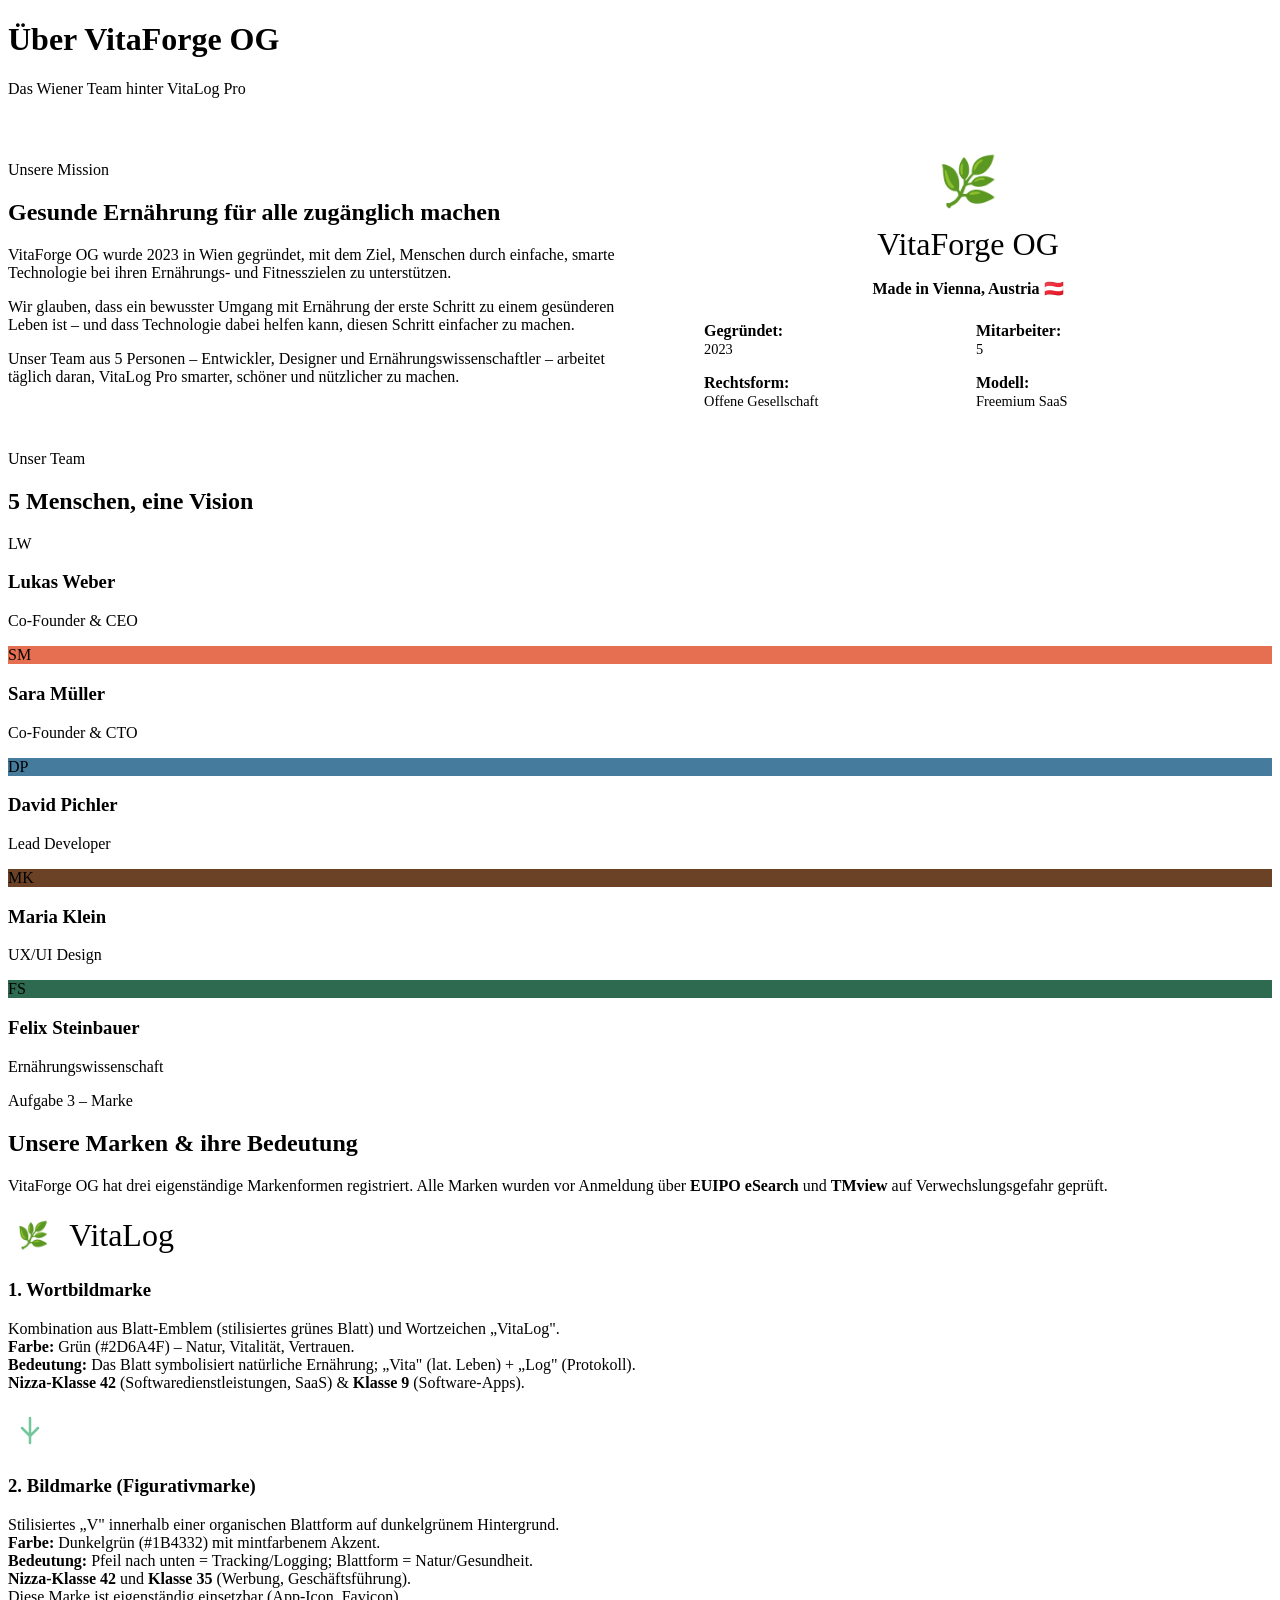
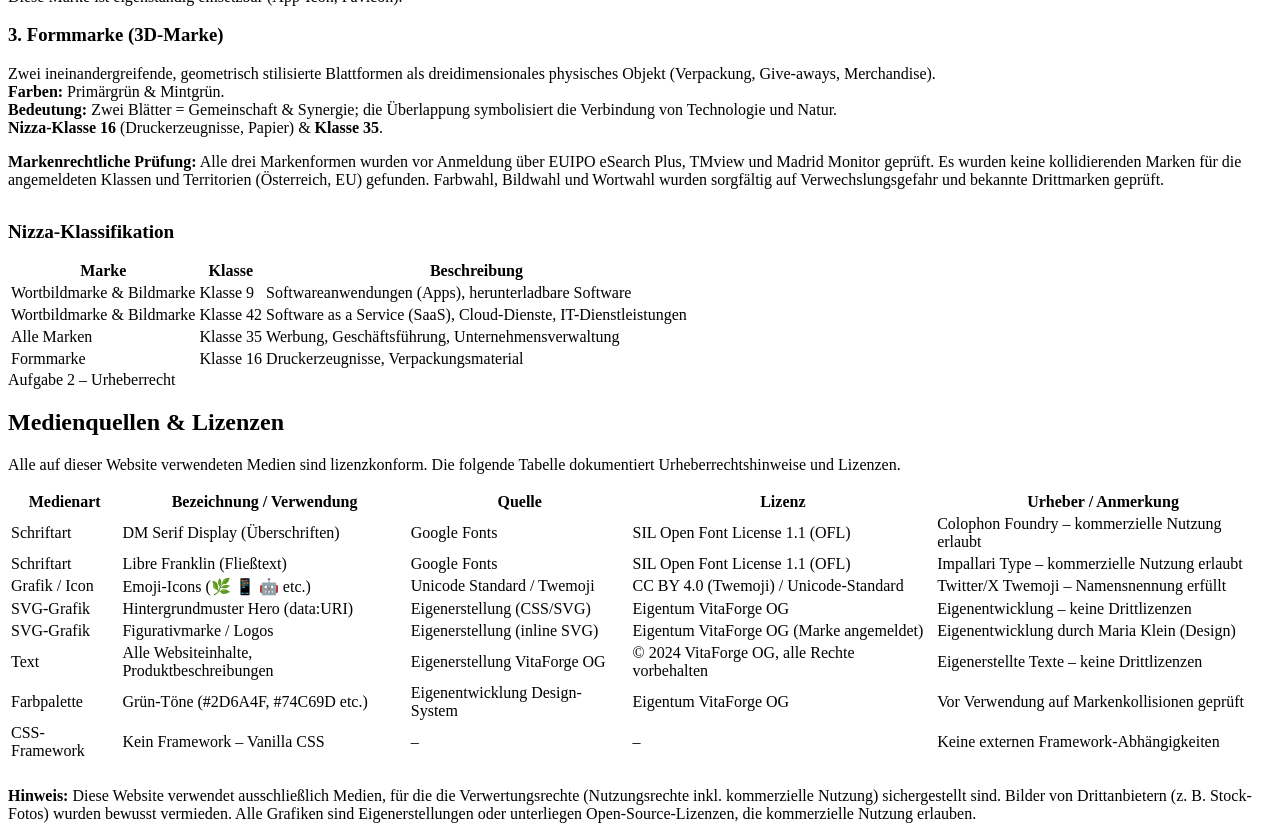
==== about.html @ e565c787 "initialise" ====
<!DOCTYPE html>
<html lang="de">
<head>
  <meta charset="UTF-8">
  <meta name="viewport" content="width=device-width, initial-scale=1.0">
  <meta name="description" content="Über VitaForge OG – Das Wiener Start-Up hinter VitaLog Pro. Team, Mission und unsere Marken.">
  <title>Über uns – VitaForge OG | VitaLog Pro</title>
  <link rel="stylesheet" href="css/style.css">
</head>
<body>
  <div id="nav-placeholder"></div>

  <main id="main-content">
    <header class="page-header">
      <div class="container">
        <h1>Über VitaForge OG</h1>
        <p>Das Wiener Team hinter VitaLog Pro</p>
      </div>
    </header>

    <!-- MISSION -->
    <section aria-labelledby="mission-heading">
      <div class="container">
        <div style="display:grid;grid-template-columns:1fr 1fr;gap:3rem;align-items:center;">
          <div>
            <span class="section-label">Unsere Mission</span>
            <h2 class="section-title" id="mission-heading">Gesunde Ernährung für alle zugänglich machen</h2>
            <p style="color:var(--clr-muted);margin-bottom:1rem;">
              VitaForge OG wurde 2023 in Wien gegründet, mit dem Ziel, Menschen durch einfache, smarte
              Technologie bei ihren Ernährungs- und Fitnesszielen zu unterstützen.
            </p>
            <p style="color:var(--clr-muted);margin-bottom:1rem;">
              Wir glauben, dass ein bewusster Umgang mit Ernährung der erste Schritt zu einem gesünderen
              Leben ist – und dass Technologie dabei helfen kann, diesen Schritt einfacher zu machen.
            </p>
            <p style="color:var(--clr-muted);">
              Unser Team aus 5 Personen – Entwickler, Designer und Ernährungswissenschaftler – arbeitet
              täglich daran, VitaLog Pro smarter, schöner und nützlicher zu machen.
            </p>
          </div>
          <div style="background:var(--clr-accent2);border-radius:var(--radius-lg);padding:2.5rem;text-align:center;">
            <div style="font-size:3rem;margin-bottom:1rem;" aria-hidden="true">🌿</div>
            <div style="font-family:var(--ff-display);font-size:2rem;color:var(--clr-primary-d);margin-bottom:.5rem;">VitaForge OG</div>
            <p style="color:var(--clr-primary);font-weight:600;">Made in Vienna, Austria 🇦🇹</p>
            <div style="display:grid;grid-template-columns:1fr 1fr;gap:1rem;margin-top:1.5rem;text-align:left;">
              <div><span style="font-weight:700;color:var(--clr-primary);">Gegründet:</span><br><span style="font-size:.9rem;color:var(--clr-muted);">2023</span></div>
              <div><span style="font-weight:700;color:var(--clr-primary);">Mitarbeiter:</span><br><span style="font-size:.9rem;color:var(--clr-muted);">5</span></div>
              <div><span style="font-weight:700;color:var(--clr-primary);">Rechtsform:</span><br><span style="font-size:.9rem;color:var(--clr-muted);">Offene Gesellschaft</span></div>
              <div><span style="font-weight:700;color:var(--clr-primary);">Modell:</span><br><span style="font-size:.9rem;color:var(--clr-muted);">Freemium SaaS</span></div>
            </div>
          </div>
        </div>
      </div>
    </section>

    <!-- TEAM -->
    <section style="background:var(--clr-accent2);" aria-labelledby="team-heading">
      <div class="container">
        <div class="section-head centered">
          <span class="section-label">Unser Team</span>
          <h2 class="section-title" id="team-heading">5 Menschen, eine Vision</h2>
        </div>
        <div class="team-grid">
          <article class="team-card">
            <div class="team-avatar" style="background:var(--clr-primary);" aria-hidden="true">LW</div>
            <h3>Lukas Weber</h3>
            <p>Co-Founder &amp; CEO</p>
          </article>
          <article class="team-card">
            <div class="team-avatar" style="background:#E76F51;" aria-hidden="true">SM</div>
            <h3>Sara Müller</h3>
            <p>Co-Founder &amp; CTO</p>
          </article>
          <article class="team-card">
            <div class="team-avatar" style="background:#457B9D;" aria-hidden="true">DP</div>
            <h3>David Pichler</h3>
            <p>Lead Developer</p>
          </article>
          <article class="team-card">
            <div class="team-avatar" style="background:#6B4226;" aria-hidden="true">MK</div>
            <h3>Maria Klein</h3>
            <p>UX/UI Design</p>
          </article>
          <article class="team-card">
            <div class="team-avatar" style="background:#2D6A4F;" aria-hidden="true">FS</div>
            <h3>Felix Steinbauer</h3>
            <p>Ernährungswissenschaft</p>
          </article>
        </div>
      </div>
    </section>

    <!-- MARKEN (Aufgabe 3) -->
    <section aria-labelledby="marken-heading">
      <div class="container">
        <div class="section-head">
          <span class="section-label">Aufgabe 3 – Marke</span>
          <h2 class="section-title" id="marken-heading">Unsere Marken &amp; ihre Bedeutung</h2>
          <p class="section-intro">
            VitaForge OG hat drei eigenständige Markenformen registriert. Alle Marken wurden vor
            Anmeldung über <strong>EUIPO eSearch</strong> und <strong>TMview</strong> auf
            Verwechslungsgefahr geprüft.
          </p>
        </div>

        <div class="brand-marks">
          <!-- 1. Wortbildmarke -->
          <article class="brand-card">
            <div class="brand-preview">
              <div style="display:flex;align-items:center;gap:.7rem;">
                <div style="width:50px;height:50px;background:var(--clr-primary);border-radius:12px;display:grid;place-items:center;font-size:1.6rem;" aria-hidden="true">🌿</div>
                <span style="font-family:var(--ff-display);font-size:2rem;color:var(--clr-primary);">VitaLog</span>
              </div>
            </div>
            <h3>1. Wortbildmarke</h3>
            <p>Kombination aus Blatt-Emblem (stilisiertes grünes Blatt) und Wortzeichen „VitaLog".<br>
              <strong>Farbe:</strong> Grün (#2D6A4F) – Natur, Vitalität, Vertrauen.<br>
              <strong>Bedeutung:</strong> Das Blatt symbolisiert natürliche Ernährung; „Vita" (lat. Leben) + „Log" (Protokoll).<br>
              <strong>Nizza-Klasse 42</strong> (Softwaredienstleistungen, SaaS) &amp;
              <strong>Klasse 9</strong> (Software-Apps).
            </p>
          </article>

          <!-- 2. Bildmarke (Figurativmarke) -->
          <article class="brand-card">
            <div class="brand-preview">
              <div class="figurative-mark" aria-label="Stilisiertes V-Blatt-Logo">
                <svg width="44" height="44" viewBox="0 0 44 44" aria-hidden="true" focusable="false">
                  <path d="M22 4 C10 4 6 16 6 26 C6 34 12 40 22 40 C32 40 38 34 38 26 C38 16 34 4 22 4Z" fill="none" stroke="white" stroke-width="2.5"/>
                  <path d="M22 10 L22 35 M14 20 L22 28 L30 20" stroke="#74C69D" stroke-width="2.5" stroke-linecap="round" stroke-linejoin="round" fill="none"/>
                </svg>
              </div>
            </div>
            <h3>2. Bildmarke (Figurativmarke)</h3>
            <p>Stilisiertes „V" innerhalb einer organischen Blattform auf dunkelgrünem Hintergrund.<br>
              <strong>Farbe:</strong> Dunkelgrün (#1B4332) mit mintfarbenem Akzent.<br>
              <strong>Bedeutung:</strong> Pfeil nach unten = Tracking/Logging; Blattform = Natur/Gesundheit.<br>
              <strong>Nizza-Klasse 42</strong> und <strong>Klasse 35</strong> (Werbung, Geschäftsführung).<br>
              Diese Marke ist eigenständig einsetzbar (App-Icon, Favicon).
            </p>
          </article>

          <!-- 3. Formmarke (dreidimensionale Marke) -->
          <article class="brand-card">
            <div class="brand-preview">
              <div class="shape-mark" aria-label="Zwei überlappende geometrische Blatt-Formen">
                <div class="leaf-shape"></div>
                <div class="leaf-shape-2" style="margin-left:-12px;"></div>
              </div>
            </div>
            <h3>3. Formmarke (3D-Marke)</h3>
            <p>Zwei ineinandergreifende, geometrisch stilisierte Blattformen als dreidimensionales
              physisches Objekt (Verpackung, Give-aways, Merchandise).<br>
              <strong>Farben:</strong> Primärgrün &amp; Mintgrün.<br>
              <strong>Bedeutung:</strong> Zwei Blätter = Gemeinschaft &amp; Synergie; die Überlappung
              symbolisiert die Verbindung von Technologie und Natur.<br>
              <strong>Nizza-Klasse 16</strong> (Druckerzeugnisse, Papier) &amp;
              <strong>Klasse 35</strong>.
            </p>
          </article>
        </div>

        <div class="alert-box">
          <strong>Markenrechtliche Prüfung:</strong> Alle drei Markenformen wurden vor Anmeldung über
          EUIPO eSearch Plus, TMview und Madrid Monitor geprüft. Es wurden keine kollidierenden
          Marken für die angemeldeten Klassen und Territorien (Österreich, EU) gefunden.
          Farbwahl, Bildwahl und Wortwahl wurden sorgfältig auf Verwechslungsgefahr und bekannte
          Drittmarken geprüft.
        </div>

        <!-- Nizza-Klassen Übersicht -->
        <h3 style="font-size:1.2rem;margin:2rem 0 1rem;color:var(--clr-primary-d);">Nizza-Klassifikation</h3>
        <div style="overflow-x:auto;">
          <table class="media-table" aria-label="Nizza-Klassifikation der Marken">
            <thead>
              <tr>
                <th scope="col">Marke</th>
                <th scope="col">Klasse</th>
                <th scope="col">Beschreibung</th>
              </tr>
            </thead>
            <tbody>
              <tr><td>Wortbildmarke &amp; Bildmarke</td><td>Klasse 9</td><td>Softwareanwendungen (Apps), herunterladbare Software</td></tr>
              <tr><td>Wortbildmarke &amp; Bildmarke</td><td>Klasse 42</td><td>Software as a Service (SaaS), Cloud-Dienste, IT-Dienstleistungen</td></tr>
              <tr><td>Alle Marken</td><td>Klasse 35</td><td>Werbung, Geschäftsführung, Unternehmensverwaltung</td></tr>
              <tr><td>Formmarke</td><td>Klasse 16</td><td>Druckerzeugnisse, Verpackungsmaterial</td></tr>
            </tbody>
          </table>
        </div>
      </div>
    </section>

    <!-- MEDIEN / URHEBERRECHT (Aufgabe 2) -->
    <section style="background:var(--clr-bg);" aria-labelledby="media-heading">
      <div class="container">
        <div class="section-head">
          <span class="section-label">Aufgabe 2 – Urheberrecht</span>
          <h2 class="section-title" id="media-heading">Medienquellen &amp; Lizenzen</h2>
          <p class="section-intro">
            Alle auf dieser Website verwendeten Medien sind lizenzkonform. Die folgende Tabelle
            dokumentiert Urheberrechtshinweise und Lizenzen.
          </p>
        </div>
        <div style="overflow-x:auto;">
          <table class="media-table" aria-label="Urheberrechts- und Lizenzübersicht aller verwendeten Medien">
            <thead>
              <tr>
                <th scope="col">Medienart</th>
                <th scope="col">Bezeichnung / Verwendung</th>
                <th scope="col">Quelle</th>
                <th scope="col">Lizenz</th>
                <th scope="col">Urheber / Anmerkung</th>
              </tr>
            </thead>
            <tbody>
              <tr>
                <td>Schriftart</td>
                <td>DM Serif Display (Überschriften)</td>
                <td>Google Fonts</td>
                <td>SIL Open Font License 1.1 (OFL)</td>
                <td>Colophon Foundry – kommerzielle Nutzung erlaubt</td>
              </tr>
              <tr>
                <td>Schriftart</td>
                <td>Libre Franklin (Fließtext)</td>
                <td>Google Fonts</td>
                <td>SIL Open Font License 1.1 (OFL)</td>
                <td>Impallari Type – kommerzielle Nutzung erlaubt</td>
              </tr>
              <tr>
                <td>Grafik / Icon</td>
                <td>Emoji-Icons (🌿 📱 🤖 etc.)</td>
                <td>Unicode Standard / Twemoji</td>
                <td>CC BY 4.0 (Twemoji) / Unicode-Standard</td>
                <td>Twitter/X Twemoji – Namensnennung erfüllt</td>
              </tr>
              <tr>
                <td>SVG-Grafik</td>
                <td>Hintergrundmuster Hero (data:URI)</td>
                <td>Eigenerstellung (CSS/SVG)</td>
                <td>Eigentum VitaForge OG</td>
                <td>Eigenentwicklung – keine Drittlizenzen</td>
              </tr>
              <tr>
                <td>SVG-Grafik</td>
                <td>Figurativmarke / Logos</td>
                <td>Eigenerstellung (inline SVG)</td>
                <td>Eigentum VitaForge OG (Marke angemeldet)</td>
                <td>Eigenentwicklung durch Maria Klein (Design)</td>
              </tr>
              <tr>
                <td>Text</td>
                <td>Alle Websiteinhalte, Produktbeschreibungen</td>
                <td>Eigenerstellung VitaForge OG</td>
                <td>© 2024 VitaForge OG, alle Rechte vorbehalten</td>
                <td>Eigenerstellte Texte – keine Drittlizenzen</td>
              </tr>
              <tr>
                <td>Farbpalette</td>
                <td>Grün-Töne (#2D6A4F, #74C69D etc.)</td>
                <td>Eigenentwicklung Design-System</td>
                <td>Eigentum VitaForge OG</td>
                <td>Vor Verwendung auf Markenkollisionen geprüft</td>
              </tr>
              <tr>
                <td>CSS-Framework</td>
                <td>Kein Framework – Vanilla CSS</td>
                <td>–</td>
                <td>–</td>
                <td>Keine externen Framework-Abhängigkeiten</td>
              </tr>
            </tbody>
          </table>
        </div>
        <div class="alert-box" style="margin-top:1.5rem;">
          <strong>Hinweis:</strong> Diese Website verwendet ausschließlich Medien, für die die Verwertungsrechte
          (Nutzungsrechte inkl. kommerzielle Nutzung) sichergestellt sind. Bilder von Drittanbietern
          (z. B. Stock-Fotos) wurden bewusst vermieden. Alle Grafiken sind Eigenerstellungen oder
          unterliegen Open-Source-Lizenzen, die kommerzielle Nutzung erlauben.
        </div>
      </div>
    </section>
  </main>

  <div id="footer-placeholder"></div>
  <div id="cookie-placeholder"></div>

  <script src="js/components.js"></script>
  <script>
    document.getElementById('nav-placeholder').innerHTML = VL.nav('about');
    document.getElementById('footer-placeholder').innerHTML = VL.footer();
    document.getElementById('cookie-placeholder').innerHTML = VL.cookie();
  </script>
  <script src="js/main.js"></script>
</body>
</html>
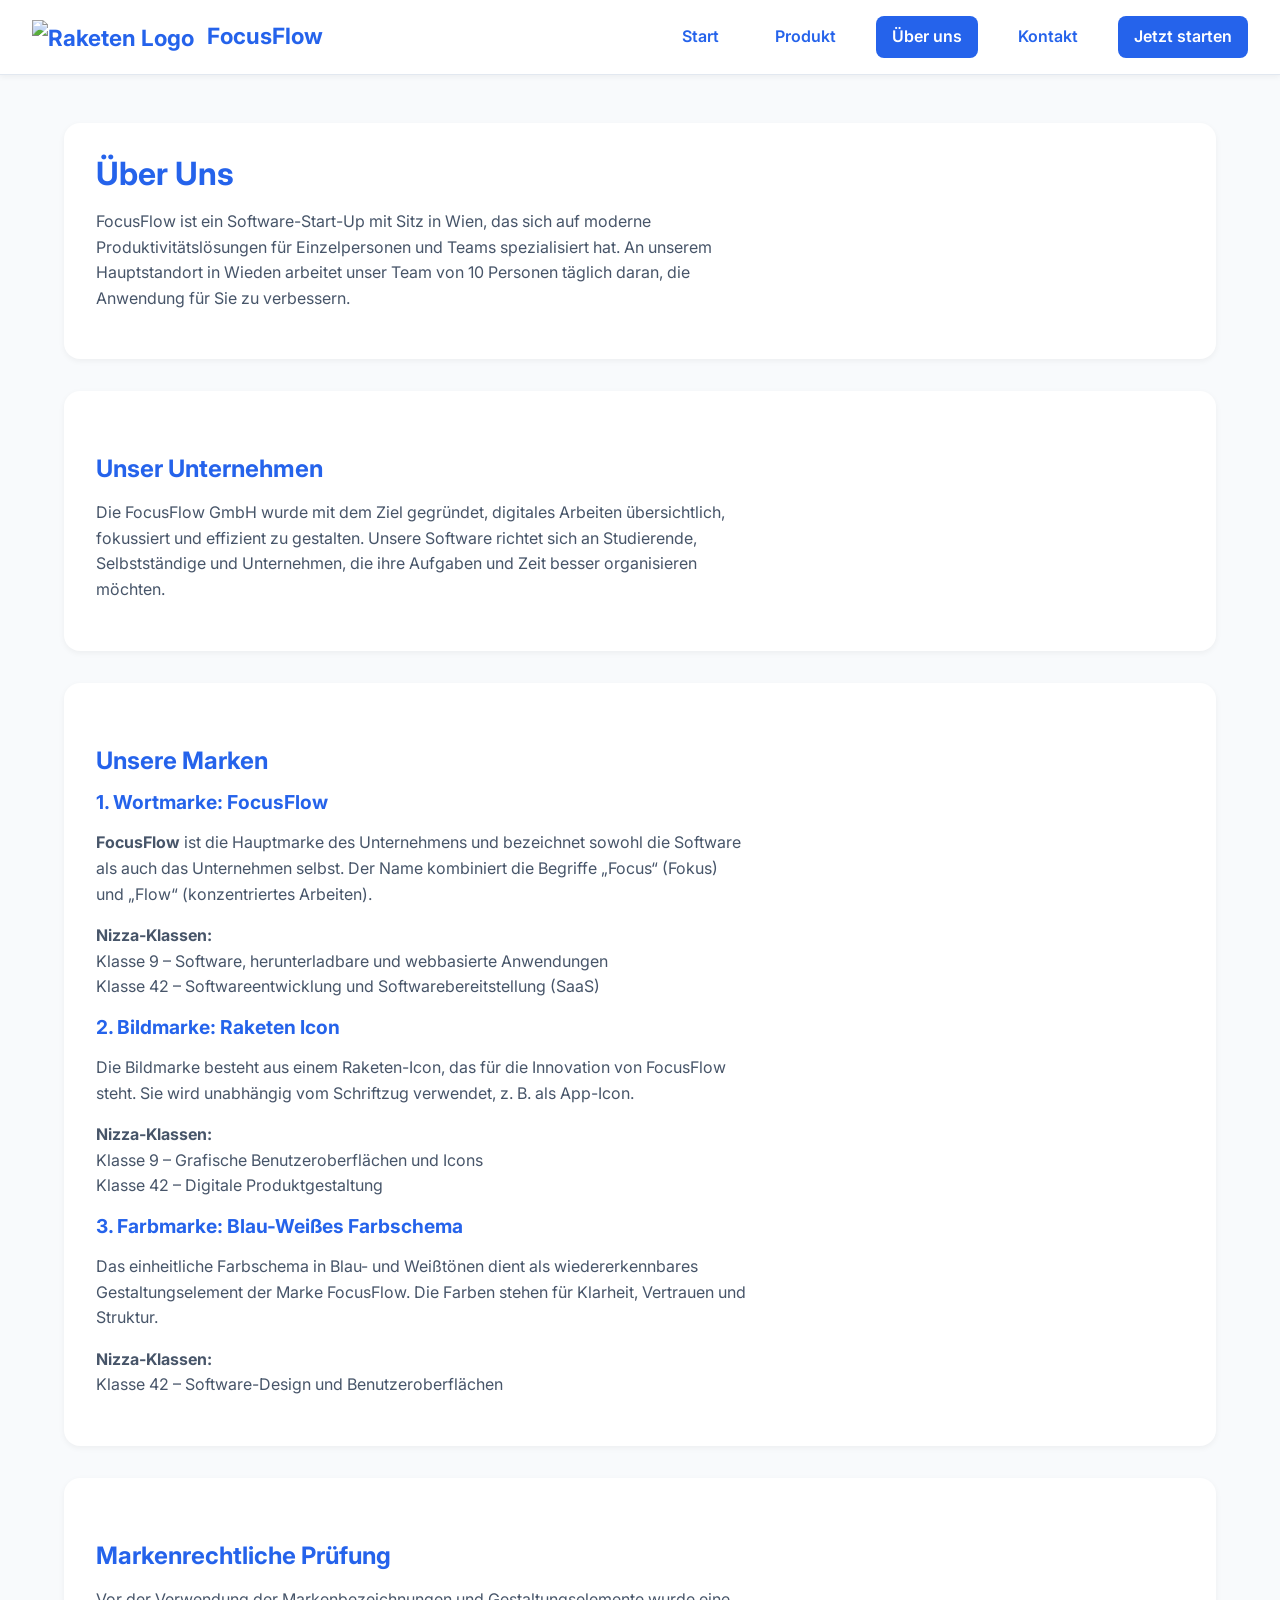
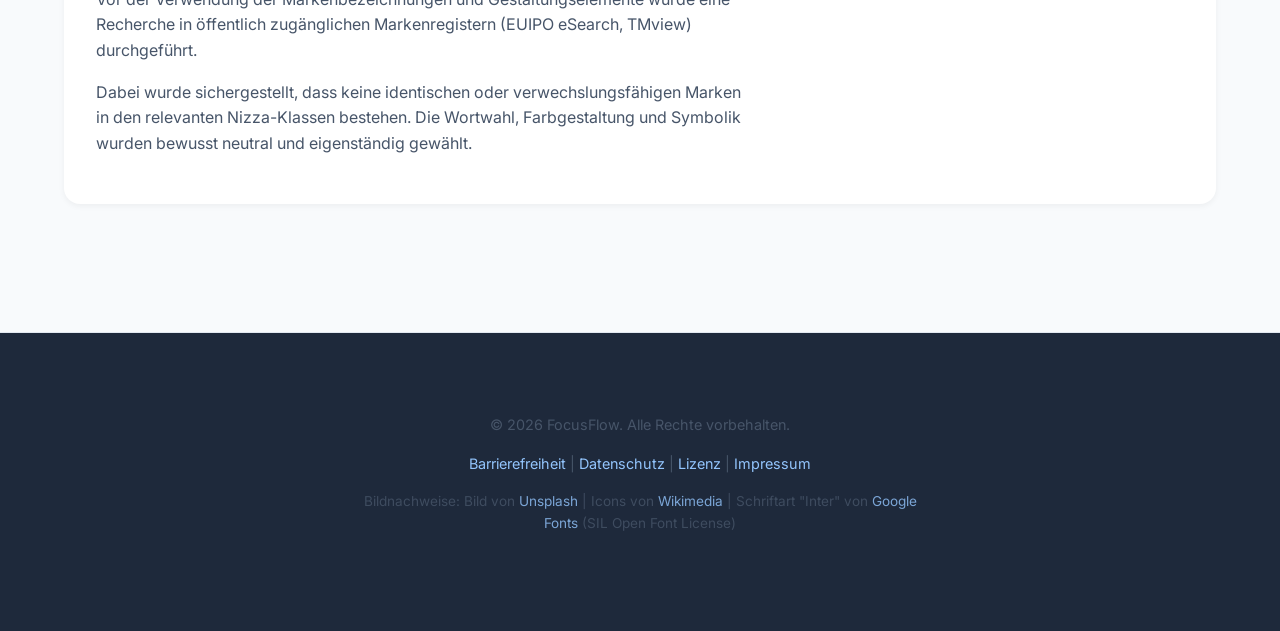
==== commit 4cbb1333: "no js :(" ====
--- a/about.html
+++ b/about.html
@@ -1,296 +1,130 @@
 <!DOCTYPE html>
 <html lang="de">
+
 <head>
-  <meta charset="UTF-8">
-  <meta name="viewport" content="width=device-width, initial-scale=1.0">
-  <meta name="description" content="Über VitaForge OG – Das Wiener Start-Up hinter VitaLog Pro. Team, Mission und unsere Marken.">
-  <title>Über uns – VitaForge OG | VitaLog Pro</title>
-  <link rel="stylesheet" href="css/style.css">
+    <meta charset="UTF-8">
+    <meta name="viewport" content="width=device-width, initial-scale=1.0">
+    <meta name="description" content="Willkommen bei FokusFlow - der innovativen Planungs-Software.">
+    <title>FocusFlow - Über Uns</title>
+    <link rel="preconnect" href="https://fonts.googleapis.com">
+    <link rel="preconnect" href="https://fonts.gstatic.com" crossorigin>
+    <link href="https://fonts.googleapis.com/css2?family=Inter:wght@400;500;600;700&display=swap" rel="stylesheet">
+    <link rel="stylesheet" href="style.css">
 </head>
+
 <body>
-  <div id="nav-placeholder"></div>
 
-  <main id="main-content">
-    <header class="page-header">
-      <div class="container">
-        <h1>Über VitaForge OG</h1>
-        <p>Das Wiener Team hinter VitaLog Pro</p>
-      </div>
-    </header>
+  <header class="site-header">
+    <div class="logo">
+      <a href="index.html">
+        <img src="https://cdn-icons-png.flaticon.com/512/10450/10450953.png" alt="Raketen Logo"
+          style="height: 40px; width: auto; vertical-align: middle; margin-right: 8px;">
+        FocusFlow
+      </a>
+    </div>
+    <nav aria-label="Hauptnavigation">
+      <a href="index.html">Start</a>
+      <a href="produkt.html">Produkt</a>
+      <a href="about.html" class="active">Über uns</a>
+      <a href="kontakt.html">Kontakt</a>
+      <a href="anmelden.html" class="starten">Jetzt starten</a>
+    </nav>
+  </header>
 
-    <!-- MISSION -->
-    <section aria-labelledby="mission-heading">
-      <div class="container">
-        <div style="display:grid;grid-template-columns:1fr 1fr;gap:3rem;align-items:center;">
-          <div>
-            <span class="section-label">Unsere Mission</span>
-            <h2 class="section-title" id="mission-heading">Gesunde Ernährung für alle zugänglich machen</h2>
-            <p style="color:var(--clr-muted);margin-bottom:1rem;">
-              VitaForge OG wurde 2023 in Wien gegründet, mit dem Ziel, Menschen durch einfache, smarte
-              Technologie bei ihren Ernährungs- und Fitnesszielen zu unterstützen.
-            </p>
-            <p style="color:var(--clr-muted);margin-bottom:1rem;">
-              Wir glauben, dass ein bewusster Umgang mit Ernährung der erste Schritt zu einem gesünderen
-              Leben ist – und dass Technologie dabei helfen kann, diesen Schritt einfacher zu machen.
-            </p>
-            <p style="color:var(--clr-muted);">
-              Unser Team aus 5 Personen – Entwickler, Designer und Ernährungswissenschaftler – arbeitet
-              täglich daran, VitaLog Pro smarter, schöner und nützlicher zu machen.
-            </p>
-          </div>
-          <div style="background:var(--clr-accent2);border-radius:var(--radius-lg);padding:2.5rem;text-align:center;">
-            <div style="font-size:3rem;margin-bottom:1rem;" aria-hidden="true">🌿</div>
-            <div style="font-family:var(--ff-display);font-size:2rem;color:var(--clr-primary-d);margin-bottom:.5rem;">VitaForge OG</div>
-            <p style="color:var(--clr-primary);font-weight:600;">Made in Vienna, Austria 🇦🇹</p>
-            <div style="display:grid;grid-template-columns:1fr 1fr;gap:1rem;margin-top:1.5rem;text-align:left;">
-              <div><span style="font-weight:700;color:var(--clr-primary);">Gegründet:</span><br><span style="font-size:.9rem;color:var(--clr-muted);">2023</span></div>
-              <div><span style="font-weight:700;color:var(--clr-primary);">Mitarbeiter:</span><br><span style="font-size:.9rem;color:var(--clr-muted);">5</span></div>
-              <div><span style="font-weight:700;color:var(--clr-primary);">Rechtsform:</span><br><span style="font-size:.9rem;color:var(--clr-muted);">Offene Gesellschaft</span></div>
-              <div><span style="font-weight:700;color:var(--clr-primary);">Modell:</span><br><span style="font-size:.9rem;color:var(--clr-muted);">Freemium SaaS</span></div>
-            </div>
-          </div>
-        </div>
-      </div>
+  <main class="container">
+    <section class="card">
+      <h1>Über Uns</h1>
+
+      <p>
+        FocusFlow ist ein Software-Start-Up mit Sitz in Wien, das sich auf
+        moderne Produktivitätslösungen für Einzelpersonen und Teams
+        spezialisiert hat. An unserem Hauptstandort in Wieden arbeitet unser Team von 10 Personen täglich daran, die
+        Anwendung für Sie zu verbessern.
+      </p>
     </section>
 
-    <!-- TEAM -->
-    <section style="background:var(--clr-accent2);" aria-labelledby="team-heading">
-      <div class="container">
-        <div class="section-head centered">
-          <span class="section-label">Unser Team</span>
-          <h2 class="section-title" id="team-heading">5 Menschen, eine Vision</h2>
-        </div>
-        <div class="team-grid">
-          <article class="team-card">
-            <div class="team-avatar" style="background:var(--clr-primary);" aria-hidden="true">LW</div>
-            <h3>Lukas Weber</h3>
-            <p>Co-Founder &amp; CEO</p>
-          </article>
-          <article class="team-card">
-            <div class="team-avatar" style="background:#E76F51;" aria-hidden="true">SM</div>
-            <h3>Sara Müller</h3>
-            <p>Co-Founder &amp; CTO</p>
-          </article>
-          <article class="team-card">
-            <div class="team-avatar" style="background:#457B9D;" aria-hidden="true">DP</div>
-            <h3>David Pichler</h3>
-            <p>Lead Developer</p>
-          </article>
-          <article class="team-card">
-            <div class="team-avatar" style="background:#6B4226;" aria-hidden="true">MK</div>
-            <h3>Maria Klein</h3>
-            <p>UX/UI Design</p>
-          </article>
-          <article class="team-card">
-            <div class="team-avatar" style="background:#2D6A4F;" aria-hidden="true">FS</div>
-            <h3>Felix Steinbauer</h3>
-            <p>Ernährungswissenschaft</p>
-          </article>
-        </div>
-      </div>
+    <section class="card">
+      <h2>Unser Unternehmen</h2>
+      <p>
+        Die FocusFlow GmbH wurde mit dem Ziel gegründet, digitales Arbeiten
+        übersichtlich, fokussiert und effizient zu gestalten. Unsere Software
+        richtet sich an Studierende, Selbstständige und Unternehmen, die ihre
+        Aufgaben und Zeit besser organisieren möchten.
+      </p>
     </section>
 
-    <!-- MARKEN (Aufgabe 3) -->
-    <section aria-labelledby="marken-heading">
-      <div class="container">
-        <div class="section-head">
-          <span class="section-label">Aufgabe 3 – Marke</span>
-          <h2 class="section-title" id="marken-heading">Unsere Marken &amp; ihre Bedeutung</h2>
-          <p class="section-intro">
-            VitaForge OG hat drei eigenständige Markenformen registriert. Alle Marken wurden vor
-            Anmeldung über <strong>EUIPO eSearch</strong> und <strong>TMview</strong> auf
-            Verwechslungsgefahr geprüft.
-          </p>
-        </div>
+    <section class="card">
+      <h2>Unsere Marken</h2>
 
-        <div class="brand-marks">
-          <!-- 1. Wortbildmarke -->
-          <article class="brand-card">
-            <div class="brand-preview">
-              <div style="display:flex;align-items:center;gap:.7rem;">
-                <div style="width:50px;height:50px;background:var(--clr-primary);border-radius:12px;display:grid;place-items:center;font-size:1.6rem;" aria-hidden="true">🌿</div>
-                <span style="font-family:var(--ff-display);font-size:2rem;color:var(--clr-primary);">VitaLog</span>
-              </div>
-            </div>
-            <h3>1. Wortbildmarke</h3>
-            <p>Kombination aus Blatt-Emblem (stilisiertes grünes Blatt) und Wortzeichen „VitaLog".<br>
-              <strong>Farbe:</strong> Grün (#2D6A4F) – Natur, Vitalität, Vertrauen.<br>
-              <strong>Bedeutung:</strong> Das Blatt symbolisiert natürliche Ernährung; „Vita" (lat. Leben) + „Log" (Protokoll).<br>
-              <strong>Nizza-Klasse 42</strong> (Softwaredienstleistungen, SaaS) &amp;
-              <strong>Klasse 9</strong> (Software-Apps).
-            </p>
-          </article>
+      <h3>1. Wortmarke: FocusFlow</h3>
+      <p>
+        <strong>FocusFlow</strong> ist die Hauptmarke des Unternehmens und
+        bezeichnet sowohl die Software als auch das Unternehmen selbst.
+        Der Name kombiniert die Begriffe „Focus“ (Fokus) und „Flow“
+        (konzentriertes Arbeiten).
+      </p>
+      <p>
+        <strong>Nizza-Klassen:</strong><br>
+        Klasse 9 – Software, herunterladbare und webbasierte Anwendungen<br>
+        Klasse 42 – Softwareentwicklung und Softwarebereitstellung (SaaS)
+      </p>
 
-          <!-- 2. Bildmarke (Figurativmarke) -->
-          <article class="brand-card">
-            <div class="brand-preview">
-              <div class="figurative-mark" aria-label="Stilisiertes V-Blatt-Logo">
-                <svg width="44" height="44" viewBox="0 0 44 44" aria-hidden="true" focusable="false">
-                  <path d="M22 4 C10 4 6 16 6 26 C6 34 12 40 22 40 C32 40 38 34 38 26 C38 16 34 4 22 4Z" fill="none" stroke="white" stroke-width="2.5"/>
-                  <path d="M22 10 L22 35 M14 20 L22 28 L30 20" stroke="#74C69D" stroke-width="2.5" stroke-linecap="round" stroke-linejoin="round" fill="none"/>
-                </svg>
-              </div>
-            </div>
-            <h3>2. Bildmarke (Figurativmarke)</h3>
-            <p>Stilisiertes „V" innerhalb einer organischen Blattform auf dunkelgrünem Hintergrund.<br>
-              <strong>Farbe:</strong> Dunkelgrün (#1B4332) mit mintfarbenem Akzent.<br>
-              <strong>Bedeutung:</strong> Pfeil nach unten = Tracking/Logging; Blattform = Natur/Gesundheit.<br>
-              <strong>Nizza-Klasse 42</strong> und <strong>Klasse 35</strong> (Werbung, Geschäftsführung).<br>
-              Diese Marke ist eigenständig einsetzbar (App-Icon, Favicon).
-            </p>
-          </article>
+      <h3>2. Bildmarke: Raketen Icon</h3>
+      <p>
+        Die Bildmarke besteht aus einem Raketen-Icon, das für die Innovation von FocusFlow steht. Sie wird unabhängig vom Schriftzug
+        verwendet, z. B. als App-Icon.
+      </p>
+      <p>
+        <strong>Nizza-Klassen:</strong><br>
+        Klasse 9 – Grafische Benutzeroberflächen und Icons<br>
+        Klasse 42 – Digitale Produktgestaltung
+      </p>
 
-          <!-- 3. Formmarke (dreidimensionale Marke) -->
-          <article class="brand-card">
-            <div class="brand-preview">
-              <div class="shape-mark" aria-label="Zwei überlappende geometrische Blatt-Formen">
-                <div class="leaf-shape"></div>
-                <div class="leaf-shape-2" style="margin-left:-12px;"></div>
-              </div>
-            </div>
-            <h3>3. Formmarke (3D-Marke)</h3>
-            <p>Zwei ineinandergreifende, geometrisch stilisierte Blattformen als dreidimensionales
-              physisches Objekt (Verpackung, Give-aways, Merchandise).<br>
-              <strong>Farben:</strong> Primärgrün &amp; Mintgrün.<br>
-              <strong>Bedeutung:</strong> Zwei Blätter = Gemeinschaft &amp; Synergie; die Überlappung
-              symbolisiert die Verbindung von Technologie und Natur.<br>
-              <strong>Nizza-Klasse 16</strong> (Druckerzeugnisse, Papier) &amp;
-              <strong>Klasse 35</strong>.
-            </p>
-          </article>
-        </div>
-
-        <div class="alert-box">
-          <strong>Markenrechtliche Prüfung:</strong> Alle drei Markenformen wurden vor Anmeldung über
-          EUIPO eSearch Plus, TMview und Madrid Monitor geprüft. Es wurden keine kollidierenden
-          Marken für die angemeldeten Klassen und Territorien (Österreich, EU) gefunden.
-          Farbwahl, Bildwahl und Wortwahl wurden sorgfältig auf Verwechslungsgefahr und bekannte
-          Drittmarken geprüft.
-        </div>
-
-        <!-- Nizza-Klassen Übersicht -->
-        <h3 style="font-size:1.2rem;margin:2rem 0 1rem;color:var(--clr-primary-d);">Nizza-Klassifikation</h3>
-        <div style="overflow-x:auto;">
-          <table class="media-table" aria-label="Nizza-Klassifikation der Marken">
-            <thead>
-              <tr>
-                <th scope="col">Marke</th>
-                <th scope="col">Klasse</th>
-                <th scope="col">Beschreibung</th>
-              </tr>
-            </thead>
-            <tbody>
-              <tr><td>Wortbildmarke &amp; Bildmarke</td><td>Klasse 9</td><td>Softwareanwendungen (Apps), herunterladbare Software</td></tr>
-              <tr><td>Wortbildmarke &amp; Bildmarke</td><td>Klasse 42</td><td>Software as a Service (SaaS), Cloud-Dienste, IT-Dienstleistungen</td></tr>
-              <tr><td>Alle Marken</td><td>Klasse 35</td><td>Werbung, Geschäftsführung, Unternehmensverwaltung</td></tr>
-              <tr><td>Formmarke</td><td>Klasse 16</td><td>Druckerzeugnisse, Verpackungsmaterial</td></tr>
-            </tbody>
-          </table>
-        </div>
-      </div>
+      <h3>3. Farbmarke: Blau-Weißes Farbschema</h3>
+      <p>
+        Das einheitliche Farbschema in Blau- und Weißtönen dient als
+        wiedererkennbares Gestaltungselement der Marke FocusFlow.
+        Die Farben stehen für Klarheit, Vertrauen und Struktur.
+      </p>
+      <p>
+        <strong>Nizza-Klassen:</strong><br>
+        Klasse 42 – Software-Design und Benutzeroberflächen
+      </p>
     </section>
 
-    <!-- MEDIEN / URHEBERRECHT (Aufgabe 2) -->
-    <section style="background:var(--clr-bg);" aria-labelledby="media-heading">
-      <div class="container">
-        <div class="section-head">
-          <span class="section-label">Aufgabe 2 – Urheberrecht</span>
-          <h2 class="section-title" id="media-heading">Medienquellen &amp; Lizenzen</h2>
-          <p class="section-intro">
-            Alle auf dieser Website verwendeten Medien sind lizenzkonform. Die folgende Tabelle
-            dokumentiert Urheberrechtshinweise und Lizenzen.
-          </p>
-        </div>
-        <div style="overflow-x:auto;">
-          <table class="media-table" aria-label="Urheberrechts- und Lizenzübersicht aller verwendeten Medien">
-            <thead>
-              <tr>
-                <th scope="col">Medienart</th>
-                <th scope="col">Bezeichnung / Verwendung</th>
-                <th scope="col">Quelle</th>
-                <th scope="col">Lizenz</th>
-                <th scope="col">Urheber / Anmerkung</th>
-              </tr>
-            </thead>
-            <tbody>
-              <tr>
-                <td>Schriftart</td>
-                <td>DM Serif Display (Überschriften)</td>
-                <td>Google Fonts</td>
-                <td>SIL Open Font License 1.1 (OFL)</td>
-                <td>Colophon Foundry – kommerzielle Nutzung erlaubt</td>
-              </tr>
-              <tr>
-                <td>Schriftart</td>
-                <td>Libre Franklin (Fließtext)</td>
-                <td>Google Fonts</td>
-                <td>SIL Open Font License 1.1 (OFL)</td>
-                <td>Impallari Type – kommerzielle Nutzung erlaubt</td>
-              </tr>
-              <tr>
-                <td>Grafik / Icon</td>
-                <td>Emoji-Icons (🌿 📱 🤖 etc.)</td>
-                <td>Unicode Standard / Twemoji</td>
-                <td>CC BY 4.0 (Twemoji) / Unicode-Standard</td>
-                <td>Twitter/X Twemoji – Namensnennung erfüllt</td>
-              </tr>
-              <tr>
-                <td>SVG-Grafik</td>
-                <td>Hintergrundmuster Hero (data:URI)</td>
-                <td>Eigenerstellung (CSS/SVG)</td>
-                <td>Eigentum VitaForge OG</td>
-                <td>Eigenentwicklung – keine Drittlizenzen</td>
-              </tr>
-              <tr>
-                <td>SVG-Grafik</td>
-                <td>Figurativmarke / Logos</td>
-                <td>Eigenerstellung (inline SVG)</td>
-                <td>Eigentum VitaForge OG (Marke angemeldet)</td>
-                <td>Eigenentwicklung durch Maria Klein (Design)</td>
-              </tr>
-              <tr>
-                <td>Text</td>
-                <td>Alle Websiteinhalte, Produktbeschreibungen</td>
-                <td>Eigenerstellung VitaForge OG</td>
-                <td>© 2024 VitaForge OG, alle Rechte vorbehalten</td>
-                <td>Eigenerstellte Texte – keine Drittlizenzen</td>
-              </tr>
-              <tr>
-                <td>Farbpalette</td>
-                <td>Grün-Töne (#2D6A4F, #74C69D etc.)</td>
-                <td>Eigenentwicklung Design-System</td>
-                <td>Eigentum VitaForge OG</td>
-                <td>Vor Verwendung auf Markenkollisionen geprüft</td>
-              </tr>
-              <tr>
-                <td>CSS-Framework</td>
-                <td>Kein Framework – Vanilla CSS</td>
-                <td>–</td>
-                <td>–</td>
-                <td>Keine externen Framework-Abhängigkeiten</td>
-              </tr>
-            </tbody>
-          </table>
-        </div>
-        <div class="alert-box" style="margin-top:1.5rem;">
-          <strong>Hinweis:</strong> Diese Website verwendet ausschließlich Medien, für die die Verwertungsrechte
-          (Nutzungsrechte inkl. kommerzielle Nutzung) sichergestellt sind. Bilder von Drittanbietern
-          (z. B. Stock-Fotos) wurden bewusst vermieden. Alle Grafiken sind Eigenerstellungen oder
-          unterliegen Open-Source-Lizenzen, die kommerzielle Nutzung erlauben.
-        </div>
-      </div>
+    <section class="card">
+      <h2>Markenrechtliche Prüfung</h2>
+      <p>
+        Vor der Verwendung der Markenbezeichnungen und Gestaltungselemente
+        wurde eine Recherche in öffentlich zugänglichen Markenregistern
+        (EUIPO eSearch, TMview) durchgeführt.
+      </p>
+      <p>
+        Dabei wurde sichergestellt, dass keine identischen oder
+        verwechslungsfähigen Marken in den relevanten Nizza-Klassen bestehen.
+        Die Wortwahl, Farbgestaltung und Symbolik wurden bewusst neutral
+        und eigenständig gewählt.
+      </p>
     </section>
   </main>
+  
+    <footer class="site-footer">
+        <div class="container">
+            <p>&copy; 2026 FocusFlow. Alle Rechte vorbehalten.</p>
+            <p>
+                <a href="barrierefreiheit.html">Barrierefreiheit</a> | 
+                <a href="datenschutz.html">Datenschutz</a> | 
+                <a href="lizenz.html">Lizenz</a> | 
+                <a href="impressum.html">Impressum</a>
+            </p>
+            <p style="margin-top: 1rem; font-size: 0.85rem; opacity: 0.8;">
+                Bildnachweise: Bild von <a href="https://unsplash.com" target="_blank" rel="noopener">Unsplash</a> | 
+                Icons von <a href="https://commons.wikimedia.org" target="_blank" rel="noopener">Wikimedia</a>  | 
+                Schriftart "Inter" von <a href="https://fonts.google.com" target="_blank" rel="noopener">Google Fonts</a> 
+                (SIL Open Font License)
+            </p>
+        </div>
+    </footer>
+</body>
 
-  <div id="footer-placeholder"></div>
-  <div id="cookie-placeholder"></div>
-
-  <script src="js/components.js"></script>
-  <script>
-    document.getElementById('nav-placeholder').innerHTML = VL.nav('about');
-    document.getElementById('footer-placeholder').innerHTML = VL.footer();
-    document.getElementById('cookie-placeholder').innerHTML = VL.cookie();
-  </script>
-  <script src="js/main.js"></script>
-</body>
-</html>
+</html>
--- a/style.css
+++ b/style.css
@@ -0,0 +1,505 @@
+/* css variablen und design marken */
+:root {
+  /* Colors */
+  --color-primary: #2563eb;
+  --color-primary-hover: #1e40af;
+  --color-bg: #f8fafc;
+  --color-surface: #ffffff;
+  --color-text: #0f172a;
+  --color-text-secondary: #475569;
+  --color-border: #e2e8f0;
+  --color-footer-bg: #1e293b;
+  --color-link: #93c5fd;
+  
+  /* Spacing */
+  --spacing-xs: 0.5rem;
+  --spacing-sm: 1rem;
+  --spacing-md: 1.5rem;
+  --spacing-lg: 2rem;
+  --spacing-xl: 3rem;
+  
+  /* Typography */
+  --font-base: "Inter", system-ui, -apple-system, sans-serif;
+  --font-size-base: 1rem;
+  --font-size-lg: 1.1rem;
+  --font-size-xl: 1.2rem;
+  --font-size-2xl: 1.5rem;
+  --font-size-3xl: 2rem;
+  --font-size-4xl: 2.2rem;
+  --line-height-base: 1.6;
+  
+  /* Borders & Shadows */
+  --border-radius-sm: 0.5rem;
+  --border-radius-md: 0.75rem;
+  --border-radius-lg: 1rem;
+  --border-radius-full: 999px;
+  --shadow-sm: 0 2px 6px rgba(0, 0, 0, 0.05);
+  --shadow-md: 0 4px 12px rgba(0, 0, 0, 0.15);
+  
+  /* Transitions */
+  --transition-base: 0.3s ease;
+}
+
+/* global reset */
+*,
+*::before,
+*::after {
+  box-sizing: border-box;
+  margin: 0;
+  padding: 0;
+}
+
+html {
+  scroll-behavior: smooth;
+  font-size: 16px;
+}
+
+body {
+  font-family: var(--font-base);
+  font-size: var(--font-size-base);
+  line-height: var(--line-height-base);
+  color: var(--color-text);
+  background-color: var(--color-bg);
+  padding-top: 0;
+}
+
+/* text and headlines */
+h1,
+h2,
+h3,
+h4,
+h5,
+h6 {
+  color: var(--color-primary);
+  line-height: 1.2;
+  font-weight: 700;
+  margin-bottom: var(--spacing-sm);
+}
+
+h1 {
+  font-size: var(--font-size-3xl);
+}
+
+h2 {
+  font-size: var(--font-size-2xl);
+  margin-top: var(--spacing-lg);
+}
+
+h3 {
+  font-size: var(--font-size-xl);
+}
+
+p {
+  max-width: 65ch;
+  color: var(--color-text-secondary);
+  margin-bottom: var(--spacing-sm);
+}
+
+a {
+  color: var(--color-primary);
+  text-decoration: none;
+  transition: color var(--transition-base);
+}
+
+a:hover,
+a:focus {
+  color: var(--color-primary-hover);
+}
+
+/* layout container*/
+.container {
+  max-width: 1200px;
+  margin: 0 auto;
+  padding: var(--spacing-xl) var(--spacing-md);
+}
+
+/* header */
+.site-header {
+  display: flex;
+  justify-content: space-between;
+  align-items: center;
+  padding: var(--spacing-sm) var(--spacing-lg);
+  background-color: var(--color-surface);
+  box-shadow: var(--shadow-sm);
+  position: sticky;
+  top: 0;
+  z-index: 100;
+  border-bottom: 1px solid var(--color-border);
+}
+
+.logo a {
+  font-size: 1.4rem;
+  font-weight: 700;
+  color: var(--color-primary);
+}
+
+/* Navigation */
+.site-header nav {
+  display: flex;
+  gap: var(--spacing-md);
+  align-items: center;
+}
+
+.site-header nav a {
+  font-weight: 600;
+  padding: var(--spacing-xs) var(--spacing-sm);
+  border-radius: var(--border-radius-sm);
+  transition: background-color var(--transition-base);
+}
+
+.site-header nav a:hover,
+.site-header nav a:focus {
+  background-color: var(--color-border);
+}
+
+.site-header nav a.active {
+  background-color: var(--color-primary);
+  color: var(--color-surface);
+}
+
+.starten {
+  background-color: var(--color-primary);
+  color: var(--color-surface);
+  border-radius: var(--border-radius-full);
+  padding: 0.6rem 1.3rem;
+  font-weight: 600;
+}
+
+.starten:hover,
+.starten:focus {
+  background-color: var(--color-primary-hover);
+}
+
+/* footer */
+.site-footer {
+  background-color: var(--color-footer-bg);
+  color: var(--color-surface);
+  padding: var(--spacing-lg);
+  text-align: center;
+  font-size: 0.9rem;
+  margin-top: var(--spacing-xl);
+  border-top: 1px solid var(--color-border);
+  display: flex;
+  justify-content: center;
+  align-items: center;
+}
+
+.site-footer .container {
+  text-align: center;
+}
+
+.site-footer a {
+  color: var(--color-link);
+}
+
+.site-footer a:hover,
+.site-footer a:focus {
+  color: var(--color-surface);
+}
+
+/* cards/sections*/
+.card {
+  background-color: var(--color-surface);
+  padding: var(--spacing-lg);
+  margin-bottom: var(--spacing-lg);
+  border-radius: var(--border-radius-lg);
+  box-shadow: var(--shadow-sm);
+}
+
+/* buttons */
+button,
+.btn-primary,
+.btn-secondary {
+  font-family: inherit;
+  font-size: var(--font-size-base);
+  font-weight: 600;
+  cursor: pointer;
+  border: none;
+  border-radius: var(--border-radius-sm);
+  padding: 0.75rem 1.5rem;
+  transition: background-color var(--transition-base);
+  display: inline-block;
+  text-align: center;
+}
+
+.btn-primary {
+  background-color: var(--color-primary);
+  color: var(--color-surface);
+}
+
+.btn-primary:hover,
+.btn-primary:focus {
+  background-color: var(--color-primary-hover);
+}
+
+.btn-secondary {
+  background-color: var(--color-border);
+  color: var(--color-text);
+}
+
+.btn-secondary:hover,
+.btn-secondary:focus {
+  background-color: #cbd5e1;
+}
+
+/* top (hero) section landing page*/
+.hero {
+  display: flex;
+  flex-wrap: wrap;
+  align-items: center;
+  gap: var(--spacing-lg);
+  padding: var(--spacing-xl) var(--spacing-lg);
+  background-color: #f9fafb;
+  border-radius: var(--border-radius-lg);
+}
+
+.hero-text {
+  flex: 1 1 400px;
+}
+
+.hero-text h1 {
+  font-size: var(--font-size-4xl);
+  margin-bottom: var(--spacing-sm);
+  color: var(--color-primary);
+}
+
+.hero-text p {
+  font-size: var(--font-size-lg);
+  margin-bottom: var(--spacing-md);
+  color: var(--color-text-secondary);
+}
+
+.hero-buttons {
+  display: flex;
+  gap: var(--spacing-sm);
+  flex-wrap: wrap;
+}
+
+.hero-image {
+  flex: 1 1 300px;
+  text-align: center;
+}
+
+.hero-image img {
+  max-width: 100%;
+  height: auto;
+  border-radius: var(--border-radius-lg);
+}
+
+/* feature grid landing page*/
+.feature-grid {
+  display: grid;
+  grid-template-columns: repeat(auto-fit, minmax(220px, 1fr));
+  gap: var(--spacing-lg);
+  margin-top: var(--spacing-lg);
+}
+
+.feature {
+  background-color: var(--color-surface);
+  padding: var(--spacing-md);
+  border-radius: var(--border-radius-md);
+  text-align: center;
+  box-shadow: var(--shadow-sm);
+  transition: transform var(--transition-base), box-shadow var(--transition-base);
+}
+
+.feature:hover {
+  transform: translateY(-4px);
+  box-shadow: var(--shadow-md);
+}
+
+.feature img {
+  width: 60px;
+  height: auto;
+  margin-bottom: var(--spacing-sm);
+}
+
+.feature h3 {
+  margin-bottom: var(--spacing-xs);
+  color: var(--color-primary);
+}
+
+.feature p {
+  color: var(--color-text-secondary);
+  font-size: 0.95rem;
+}
+
+/* blue section landing page*/
+.cta {
+  text-align: center;
+  padding: var(--spacing-xl) var(--spacing-lg);
+  background-color: var(--color-primary);
+  color: var(--color-surface);
+  border-radius: var(--border-radius-lg);
+}
+
+.cta h2 {
+  color: var(--color-surface);
+  margin-top: 0;
+}
+
+.cta a.btn-primary {
+  background-color: var(--color-surface);
+  color: var(--color-primary);
+  margin-top: var(--spacing-sm);
+}
+
+.cta a.btn-primary:hover,
+.cta a.btn-primary:focus {
+  background-color: var(--color-border);
+}
+
+/* inputs */
+label {
+  display: block;
+  margin-top: var(--spacing-md);
+  font-weight: 500;
+  color: var(--color-text);
+}
+
+input,
+textarea,
+select {
+  font-family: inherit;
+  font-size: var(--font-size-base);
+  padding: 0.75rem;
+  border-radius: var(--border-radius-sm);
+  border: 1px solid #cbd5e1;
+  width: 100%;
+  margin-top: 0.3rem;
+  margin-bottom: var(--spacing-sm);
+  transition: border-color var(--transition-base);
+}
+
+input:hover,
+textarea:hover,
+select:hover {
+  border-color: var(--color-primary);
+}
+
+/* listen */
+ul,
+ol {
+  margin-left: var(--spacing-md);
+  margin-bottom: var(--spacing-sm);
+}
+
+li {
+  margin-bottom: var(--spacing-xs);
+}
+
+/* accessibility zeug*/
+.skip-link {
+  position: absolute;
+  top: -40px;
+  left: var(--spacing-sm);
+  background-color: var(--color-text);
+  color: var(--color-surface);
+  padding: var(--spacing-xs) var(--spacing-sm);
+  border-radius: var(--border-radius-sm);
+  z-index: 1000;
+  transition: top var(--transition-base);
+}
+
+.skip-link:focus {
+  top: var(--spacing-sm);
+}
+
+a:focus,
+button:focus,
+input:focus,
+textarea:focus,
+select:focus {
+  outline: 3px solid var(--color-primary);
+  outline-offset: 2px;
+}
+
+/* cookie banner*/
+.cookie-banner {
+  position: fixed;
+  bottom: var(--spacing-md);
+  left: 50%;
+  transform: translateX(-50%);
+  max-width: 700px;
+  width: calc(100% - 2rem);
+  background-color: var(--color-surface);
+  box-shadow: var(--shadow-md);
+  border-radius: var(--border-radius-lg);
+  padding: var(--spacing-md);
+  z-index: 1000;
+  display: none;
+}
+
+.cookie-banner.show {
+  display: block;
+}
+
+.cookie-content h2 {
+  font-size: var(--font-size-xl);
+  margin-bottom: var(--spacing-xs);
+}
+
+.cookie-content p {
+  font-size: 0.95rem;
+  color: var(--color-text-secondary);
+  margin-bottom: var(--spacing-sm);
+}
+
+.cookie-content a {
+  color: var(--color-primary);
+  text-decoration: underline;
+}
+
+.cookie-buttons {
+  display: flex;
+  gap: var(--spacing-sm);
+  flex-wrap: wrap;
+}
+
+/* interaktive parts*/ 
+
+@media (max-width: 1024px) {
+  .container {
+    padding: var(--spacing-lg) var(--spacing-sm);
+  }
+}
+
+@media (max-width: 768px) {
+  .site-header {
+    flex-direction: column;
+    gap: var(--spacing-sm);
+  }
+  
+  .site-header nav {
+    width: 100%;
+    justify-content: center;
+  }
+  
+  .hero {
+    flex-direction: column;
+    text-align: center;
+  }
+
+  .hero-buttons {
+    flex-direction: column;
+    width: 100%;
+  }
+  
+  .hero-buttons .btn-primary,
+  .hero-buttons .btn-secondary {
+    width: 100%;
+  }
+}
+
+@media (max-width: 480px) {
+  :root {
+    --font-size-3xl: 1.8rem;
+    --font-size-2xl: 1.3rem;
+    --font-size-xl: 1.1rem;
+  }
+  
+  .cookie-banner {
+    bottom: 0;
+    border-radius: var(--border-radius-lg) var(--border-radius-lg) 0 0;
+  }
+}
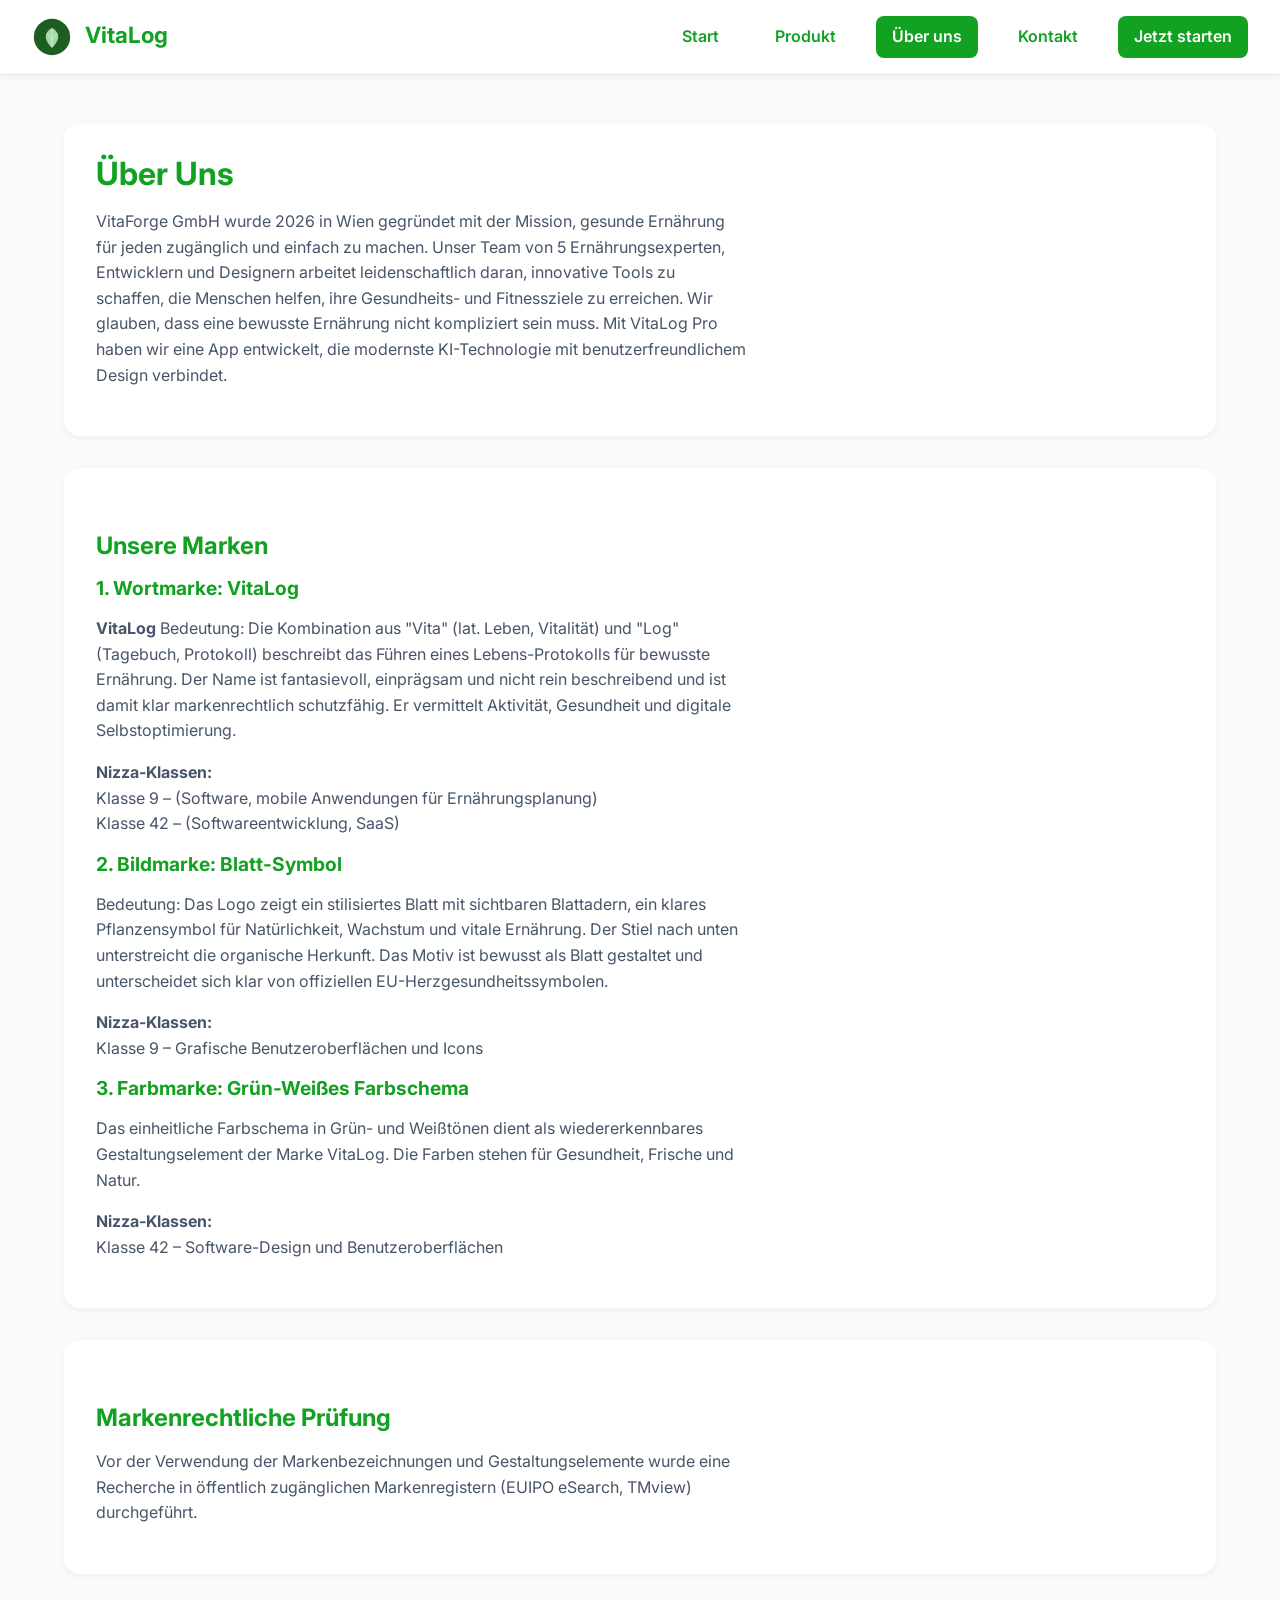
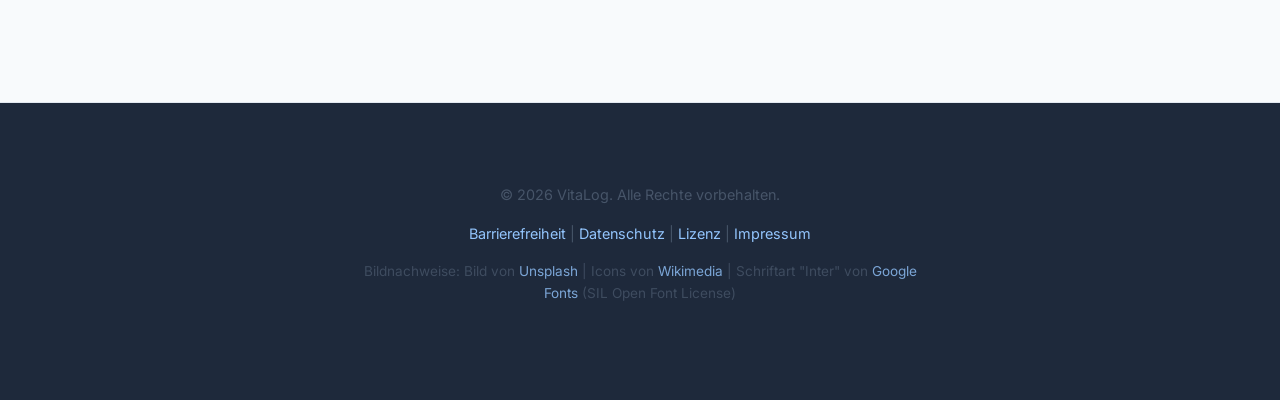
==== commit 5fe6260b: "Changed style/icons and photos" ====
--- a/about.html
+++ b/about.html
@@ -4,8 +4,8 @@
 <head>
     <meta charset="UTF-8">
     <meta name="viewport" content="width=device-width, initial-scale=1.0">
-    <meta name="description" content="Willkommen bei FokusFlow - der innovativen Planungs-Software.">
-    <title>FocusFlow - Über Uns</title>
+    <meta name="description" content="Willkommen bei VitaLog - der innovativen Ernährungs-Software.">
+    <title>VitaLog - Über Uns</title>
     <link rel="preconnect" href="https://fonts.googleapis.com">
     <link rel="preconnect" href="https://fonts.gstatic.com" crossorigin>
     <link href="https://fonts.googleapis.com/css2?family=Inter:wght@400;500;600;700&display=swap" rel="stylesheet">
@@ -17,9 +17,9 @@
   <header class="site-header">
     <div class="logo">
       <a href="index.html">
-        <img src="https://cdn-icons-png.flaticon.com/512/10450/10450953.png" alt="Raketen Logo"
+        <img src="images/leaf.svg" alt="Leaf Logo"
           style="height: 40px; width: auto; vertical-align: middle; margin-right: 8px;">
-        FocusFlow
+        VitaLog
       </a>
     </div>
     <nav aria-label="Hauptnavigation">
@@ -36,55 +36,49 @@
       <h1>Über Uns</h1>
 
       <p>
-        FocusFlow ist ein Software-Start-Up mit Sitz in Wien, das sich auf
-        moderne Produktivitätslösungen für Einzelpersonen und Teams
-        spezialisiert hat. An unserem Hauptstandort in Wieden arbeitet unser Team von 10 Personen täglich daran, die
-        Anwendung für Sie zu verbessern.
-      </p>
-    </section>
-
-    <section class="card">
-      <h2>Unser Unternehmen</h2>
-      <p>
-        Die FocusFlow GmbH wurde mit dem Ziel gegründet, digitales Arbeiten
-        übersichtlich, fokussiert und effizient zu gestalten. Unsere Software
-        richtet sich an Studierende, Selbstständige und Unternehmen, die ihre
-        Aufgaben und Zeit besser organisieren möchten.
+        VitaForge GmbH wurde 2026 in Wien gegründet mit der Mission, 
+        gesunde Ernährung für jeden zugänglich und einfach zu machen. 
+        Unser Team von 5 Ernährungsexperten, Entwicklern und Designern arbeitet 
+        leidenschaftlich daran, innovative Tools zu schaffen, die Menschen helfen, 
+        ihre Gesundheits- und Fitnessziele zu erreichen.
+        Wir glauben, dass eine bewusste Ernährung nicht kompliziert sein muss. 
+        Mit VitaLog Pro haben wir eine App entwickelt, die modernste KI-Technologie mit 
+        benutzerfreundlichem Design verbindet.
       </p>
     </section>
 
     <section class="card">
       <h2>Unsere Marken</h2>
 
-      <h3>1. Wortmarke: FocusFlow</h3>
+      <h3>1. Wortmarke: VitaLog</h3>
       <p>
-        <strong>FocusFlow</strong> ist die Hauptmarke des Unternehmens und
-        bezeichnet sowohl die Software als auch das Unternehmen selbst.
-        Der Name kombiniert die Begriffe „Focus“ (Fokus) und „Flow“
-        (konzentriertes Arbeiten).
+        <strong>VitaLog</strong> Bedeutung: Die Kombination aus "Vita" (lat. Leben, Vitalität) und "Log" (Tagebuch, Protokoll) beschreibt das 
+        Führen eines Lebens-Protokolls für bewusste Ernährung. 
+        Der Name ist fantasievoll, einprägsam und nicht rein beschreibend und ist damit klar markenrechtlich schutzfähig. 
+        Er vermittelt Aktivität, Gesundheit und digitale Selbstoptimierung.
       </p>
       <p>
         <strong>Nizza-Klassen:</strong><br>
-        Klasse 9 – Software, herunterladbare und webbasierte Anwendungen<br>
-        Klasse 42 – Softwareentwicklung und Softwarebereitstellung (SaaS)
+        Klasse 9 – (Software, mobile Anwendungen für Ernährungsplanung)<br>
+        Klasse 42 – (Softwareentwicklung, SaaS)
       </p>
 
-      <h3>2. Bildmarke: Raketen Icon</h3>
+      <h3>2. Bildmarke: Blatt-Symbol</h3>
       <p>
-        Die Bildmarke besteht aus einem Raketen-Icon, das für die Innovation von FocusFlow steht. Sie wird unabhängig vom Schriftzug
-        verwendet, z. B. als App-Icon.
+        Bedeutung: Das Logo zeigt ein stilisiertes Blatt mit sichtbaren Blattadern, ein klares Pflanzensymbol für Natürlichkeit, Wachstum und vitale Ernährung. 
+        Der Stiel nach unten unterstreicht die organische Herkunft.
+        Das Motiv ist bewusst als Blatt gestaltet und unterscheidet sich klar von offiziellen EU-Herzgesundheitssymbolen.
       </p>
       <p>
         <strong>Nizza-Klassen:</strong><br>
         Klasse 9 – Grafische Benutzeroberflächen und Icons<br>
-        Klasse 42 – Digitale Produktgestaltung
       </p>
 
-      <h3>3. Farbmarke: Blau-Weißes Farbschema</h3>
+      <h3>3. Farbmarke: Grün-Weißes Farbschema</h3>
       <p>
-        Das einheitliche Farbschema in Blau- und Weißtönen dient als
-        wiedererkennbares Gestaltungselement der Marke FocusFlow.
-        Die Farben stehen für Klarheit, Vertrauen und Struktur.
+        Das einheitliche Farbschema in Grün- und Weißtönen dient als
+        wiedererkennbares Gestaltungselement der Marke VitaLog.
+        Die Farben stehen für Gesundheit, Frische und Natur. 
       </p>
       <p>
         <strong>Nizza-Klassen:</strong><br>
@@ -99,18 +93,12 @@
         wurde eine Recherche in öffentlich zugänglichen Markenregistern
         (EUIPO eSearch, TMview) durchgeführt.
       </p>
-      <p>
-        Dabei wurde sichergestellt, dass keine identischen oder
-        verwechslungsfähigen Marken in den relevanten Nizza-Klassen bestehen.
-        Die Wortwahl, Farbgestaltung und Symbolik wurden bewusst neutral
-        und eigenständig gewählt.
-      </p>
     </section>
   </main>
   
     <footer class="site-footer">
         <div class="container">
-            <p>&copy; 2026 FocusFlow. Alle Rechte vorbehalten.</p>
+            <p>&copy; 2026 VitaLog. Alle Rechte vorbehalten.</p>
             <p>
                 <a href="barrierefreiheit.html">Barrierefreiheit</a> | 
                 <a href="datenschutz.html">Datenschutz</a> | 
@@ -119,7 +107,7 @@
             </p>
             <p style="margin-top: 1rem; font-size: 0.85rem; opacity: 0.8;">
                 Bildnachweise: Bild von <a href="https://unsplash.com" target="_blank" rel="noopener">Unsplash</a> | 
-                Icons von <a href="https://commons.wikimedia.org" target="_blank" rel="noopener">Wikimedia</a>  | 
+                Icons von <a href="https://lucide.dev/icons/zap" target="_blank" rel="noopener">Wikimedia</a>  | 
                 Schriftart "Inter" von <a href="https://fonts.google.com" target="_blank" rel="noopener">Google Fonts</a> 
                 (SIL Open Font License)
             </p>
--- a/style.css
+++ b/style.css
@@ -1,8 +1,8 @@
 /* css variablen und design marken */
 :root {
   /* Colors */
-  --color-primary: #2563eb;
-  --color-primary-hover: #1e40af;
+  --color-primary: #12a121;
+  --color-primary-hover: #227f14;
   --color-bg: #f8fafc;
   --color-surface: #ffffff;
   --color-text: #0f172a;
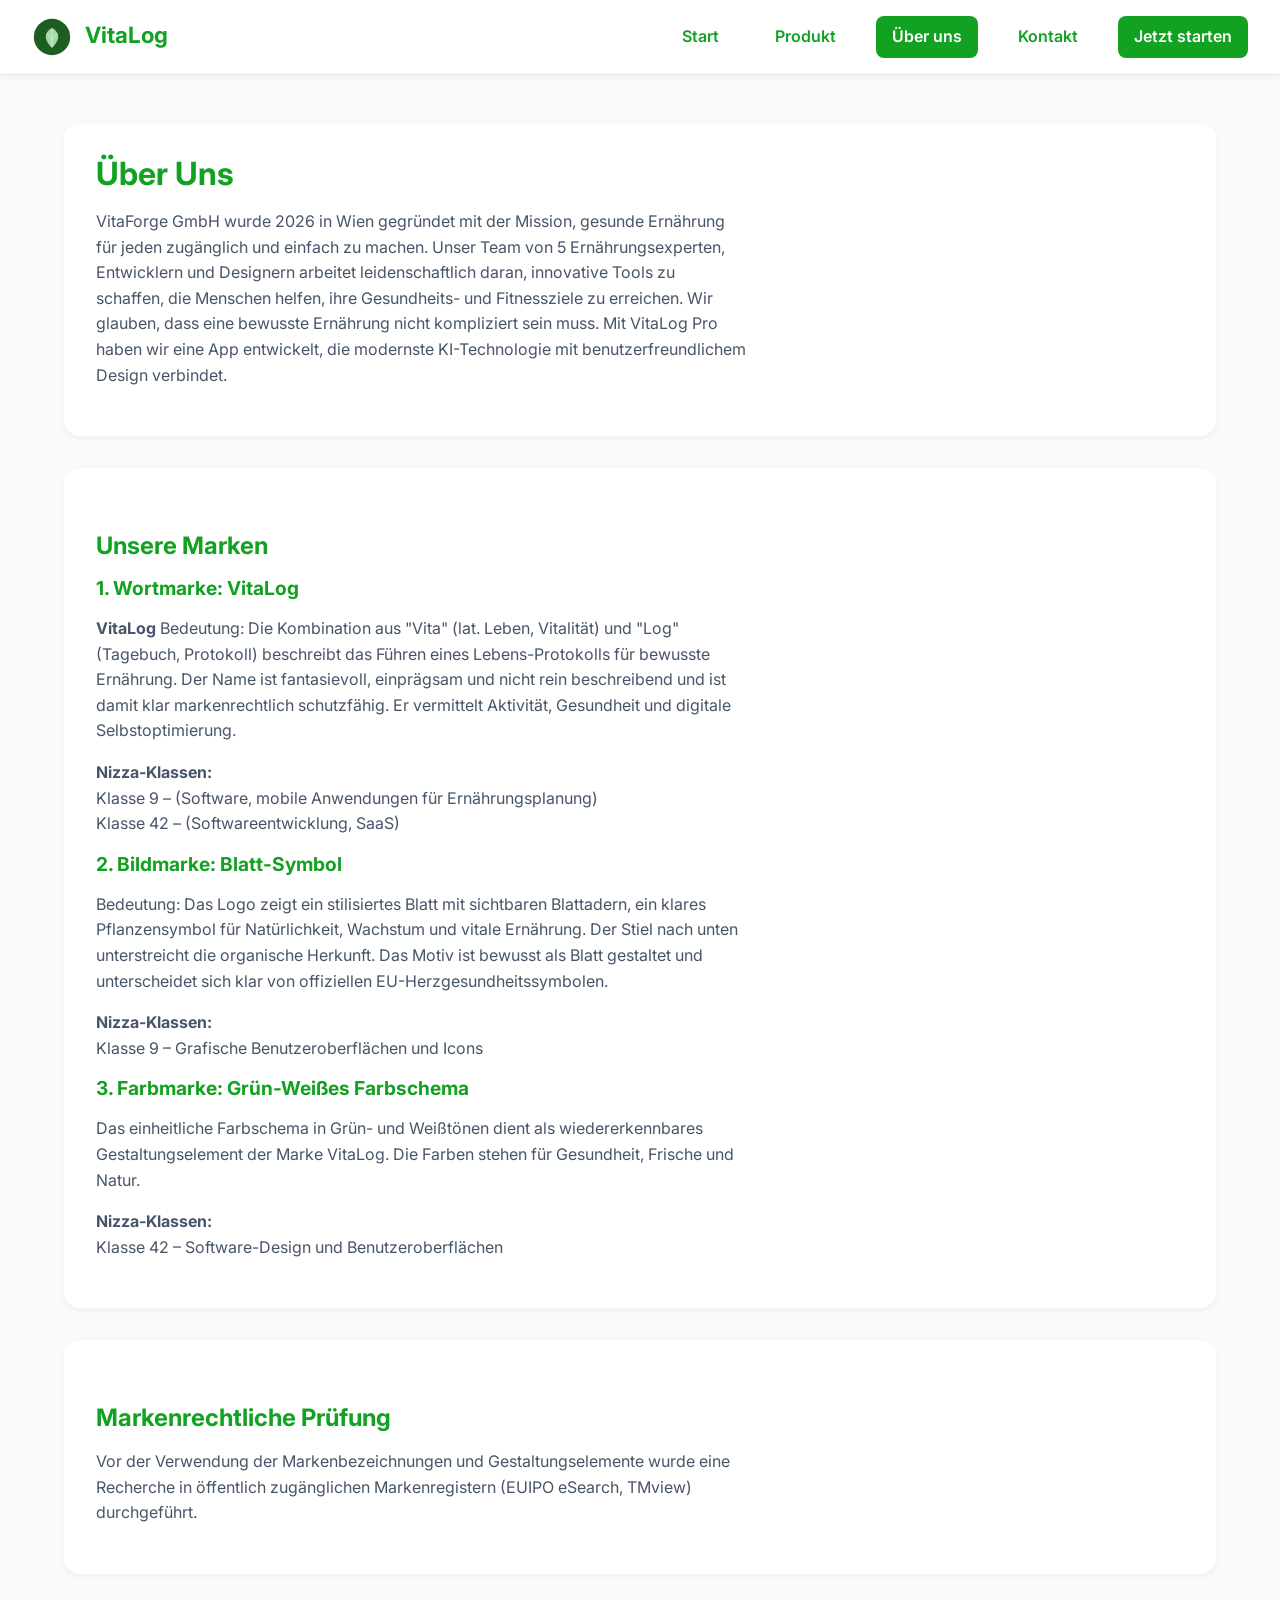
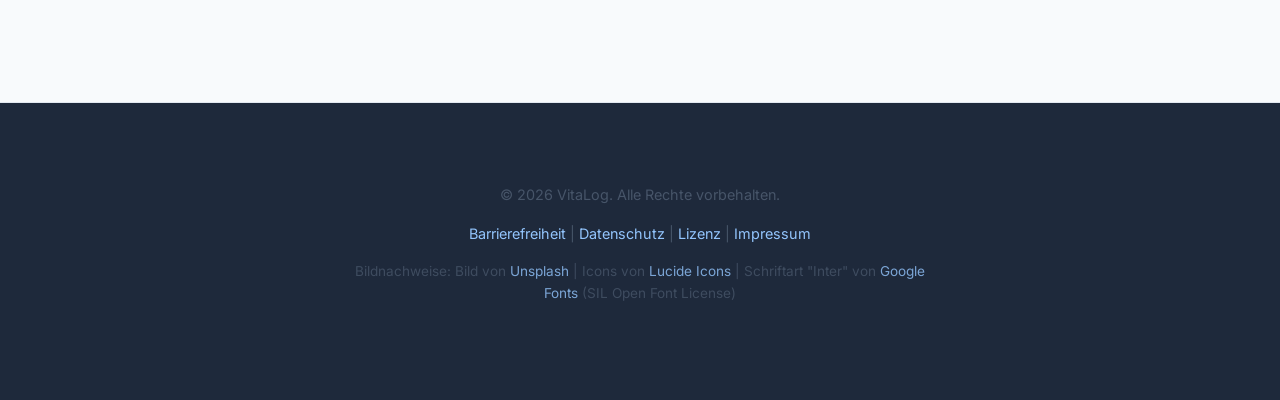
==== commit d7e44f74: "Impressum (footer)" ====
--- a/about.html
+++ b/about.html
@@ -107,7 +107,7 @@
             </p>
             <p style="margin-top: 1rem; font-size: 0.85rem; opacity: 0.8;">
                 Bildnachweise: Bild von <a href="https://unsplash.com" target="_blank" rel="noopener">Unsplash</a> | 
-                Icons von <a href="https://lucide.dev/icons/zap" target="_blank" rel="noopener">Wikimedia</a>  | 
+                Icons von <a href="https://lucide.dev/icons/zap" target="_blank" rel="noopener">Lucide Icons</a>  | 
                 Schriftart "Inter" von <a href="https://fonts.google.com" target="_blank" rel="noopener">Google Fonts</a> 
                 (SIL Open Font License)
             </p>
